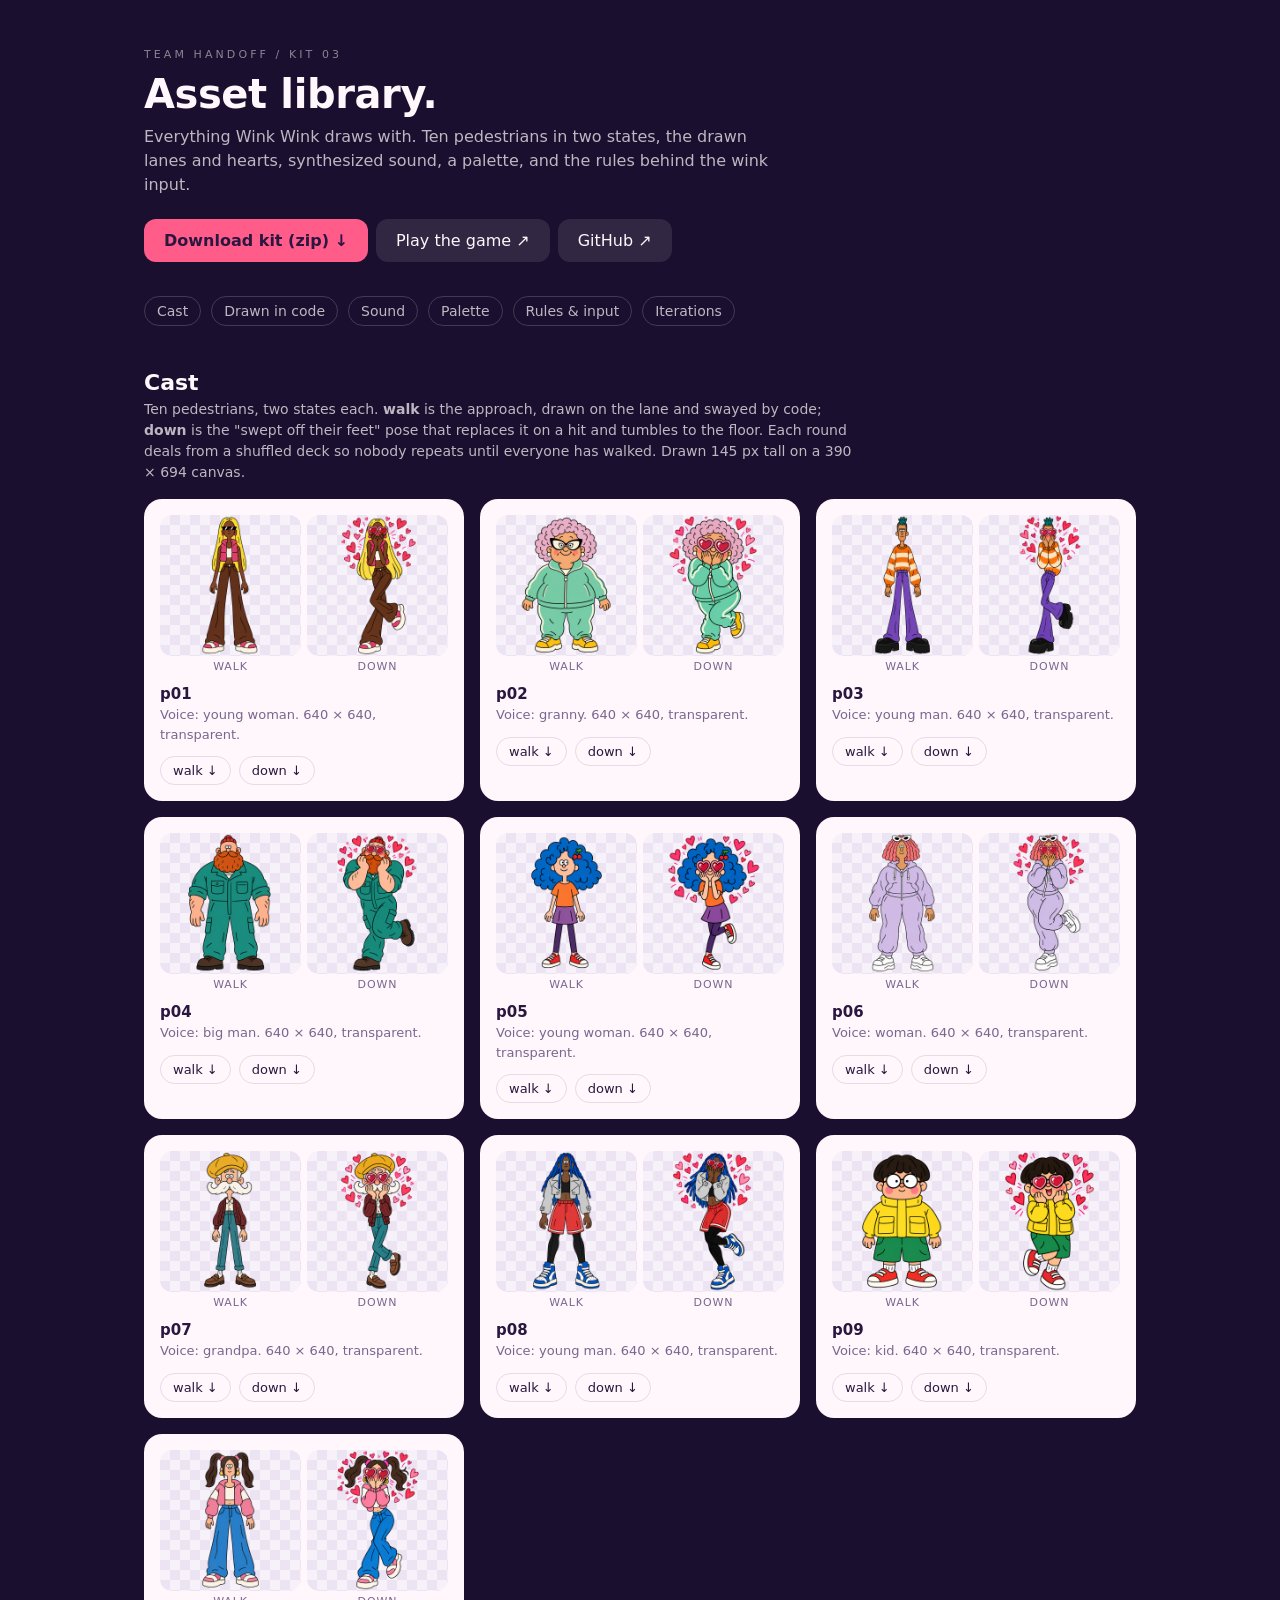
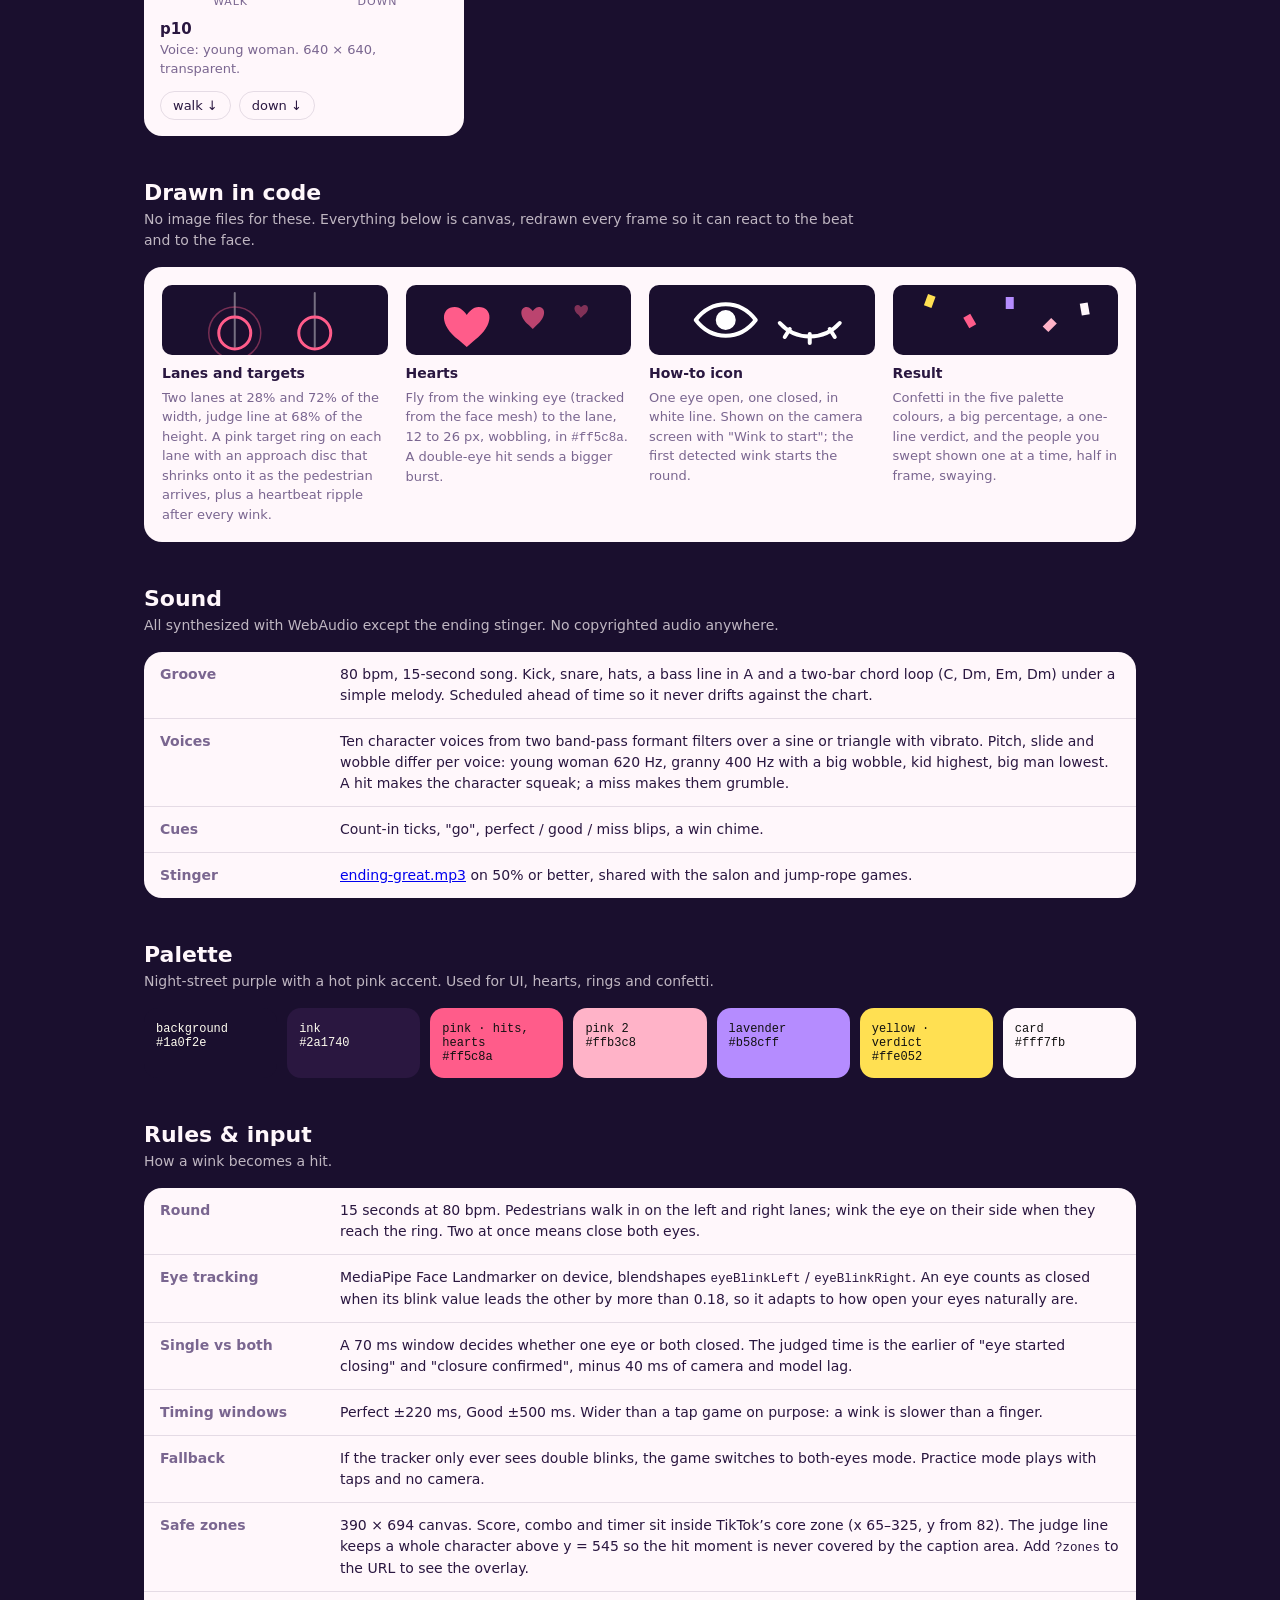
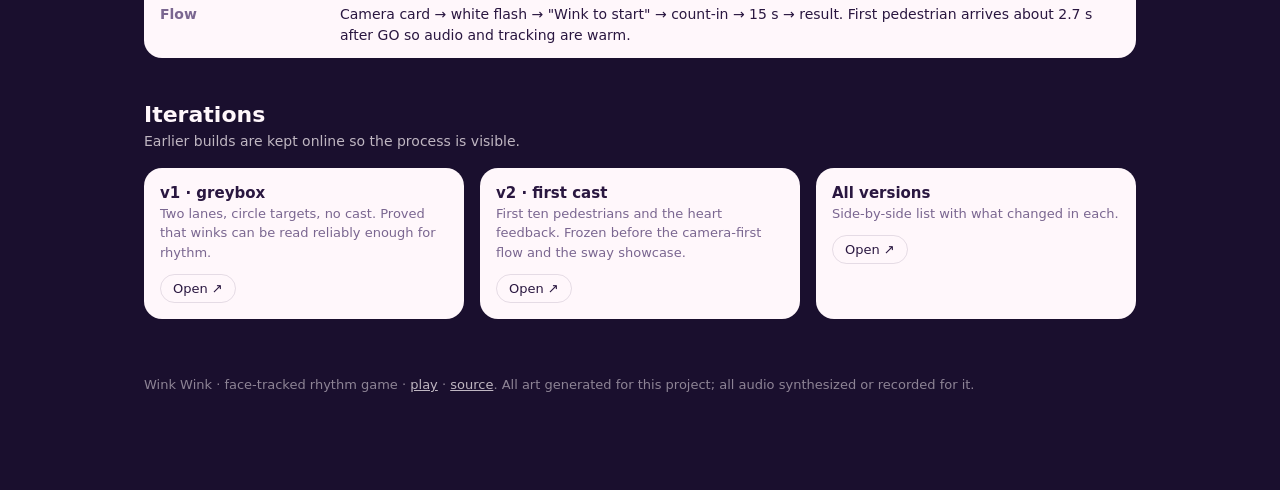
==== asset-library/index.html @ 09ff7289 "Add asset library page and kit zip Co-Authored-By: Claude Fable 5.1 <noreply@anthropic.com>" ====
<!doctype html>
<html lang="en">
<head>
<meta charset="utf-8" />
<meta name="viewport" content="width=device-width, initial-scale=1" />
<title>Wink Wink — Asset library</title>
<link rel="icon" href="data:image/svg+xml,%3Csvg xmlns='http://www.w3.org/2000/svg' viewBox='0 0 40 40'%3E%3Crect width='40' height='40' rx='12' fill='%23ff5c8a'/%3E%3Ctext x='20' y='29' text-anchor='middle' font-size='26'%3E%F0%9F%98%89%3C/text%3E%3C/svg%3E" />
<style>
  :root { --bg:#1a0f2e; --card:#fff7fb; --ink:#2a1740; --dim:#7a6690; --line:rgba(42,23,64,.12); --accent:#ff5c8a; --ghost:rgba(255,247,251,.1); --muted:rgba(255,247,251,.5); --muted2:rgba(255,247,251,.72); --navline:rgba(255,247,251,.18); --chk1:#ece4f2; --chk2:#f7f1fa; }

  * { box-sizing: border-box; }
  body { margin:0; background:var(--bg); color:var(--card); font-family: -apple-system, "Helvetica Neue", Inter, system-ui, sans-serif; }
  .wrap { max-width: 1040px; margin: 0 auto; padding: 48px 24px 96px; }
  .k { font-size: 11px; letter-spacing: .28em; text-transform: uppercase; color: var(--muted); }
  h1 { font-size: 40px; margin: 10px 0 8px; letter-spacing: -.01em; }
  .lede { color: var(--muted2); margin: 0 0 22px; max-width: 640px; line-height: 1.5; }
  .btn { display:inline-block; background:var(--accent); color:var(--ink); font-weight:700; text-decoration:none; padding: 12px 20px; border-radius: 12px; margin: 0 8px 8px 0; }
  .btn.ghost { background: var(--ghost); color: var(--card); font-weight: 500; }
  nav { display:flex; gap:10px; flex-wrap:wrap; margin: 26px 0 40px; }
  nav a { color: var(--muted2); text-decoration:none; font-size:14px; padding:6px 12px; border:1px solid var(--navline); border-radius:999px; }
  section { margin-top: 44px; }
  h2 { font-size: 22px; margin: 0 0 4px; }
  .sub { color: var(--muted2); font-size: 14px; margin: 0 0 16px; line-height: 1.5; max-width: 720px; }
  .grid { display:grid; grid-template-columns: repeat(auto-fit, minmax(240px, 1fr)); gap: 16px; }
  .grid.tight { grid-template-columns: repeat(auto-fill, minmax(150px, 1fr)); gap: 12px; }
  .card { background: var(--card); color: var(--ink); border-radius: 18px; padding: 16px; }
  .card .pv { border-radius: 12px; overflow:hidden; background: repeating-conic-gradient(var(--chk1) 0 25%, var(--chk2) 0 50%) 0 0/20px 20px; aspect-ratio: 1; display:flex; align-items:center; justify-content:center; }
  .card .pv.dark { background: repeating-conic-gradient(#2a2a3a 0 25%, #333346 0 50%) 0 0/20px 20px; }
  .card .pv img { max-width: 100%; max-height: 100%; display:block; }
  .card b { display:block; margin: 12px 0 2px; font-size: 15px; }
  .card p { margin: 0; font-size: 13px; color: var(--dim); line-height: 1.5; }
  .card .row { display:flex; gap:8px; margin-top: 12px; flex-wrap: wrap; }
  .card .row a { font-size: 13px; color: var(--ink); text-decoration:none; border:1px solid var(--line); border-radius: 999px; padding: 6px 12px; }
  .strip { display:grid; grid-template-columns: repeat(3, 1fr); gap: 6px; }
  .strip.two { grid-template-columns: repeat(2, 1fr); }
  .strip figure { margin:0; text-align:center; }
  .strip figcaption { font-size: 11px; color: var(--dim); margin-top: 4px; letter-spacing: .08em; text-transform: uppercase; }
  .swatches { display:grid; grid-template-columns: repeat(auto-fit, minmax(120px,1fr)); gap: 10px; }
  .sw { border-radius: 14px; padding: 14px 12px; color: #111; font-size: 12px; font-family: ui-monospace, Menlo, monospace; }
  .sw.dark { color: #fffdf0; }
  table { width:100%; border-collapse: collapse; background: var(--card); color: var(--ink); border-radius: 18px; overflow:hidden; font-size: 14px; }
  th, td { text-align:left; padding: 12px 16px; border-bottom: 1px solid var(--line); vertical-align: top; line-height: 1.5; }
  th { width: 180px; color: var(--dim); font-weight: 600; }
  tr:last-child td, tr:last-child th { border-bottom: 0; }
  code { font-family: ui-monospace, Menlo, monospace; font-size: 12.5px; }
  .drawn { background: var(--card); color: var(--ink); border-radius: 18px; padding: 18px; display:grid; grid-template-columns: repeat(auto-fit, minmax(220px,1fr)); gap: 18px; }
  .drawn div { font-size: 13px; color: var(--dim); line-height: 1.5; }
  .drawn b { display:block; color: var(--ink); margin-bottom: 4px; font-size: 14px; }
  .drawn svg { width: 100%; height: 70px; display:block; margin-bottom: 8px; border-radius: 10px; }
  footer { margin-top: 56px; font-size: 13px; color: var(--muted); line-height: 1.6; }
  footer a { color: var(--muted2); }
  @media (max-width: 600px) { th { width: 110px; } h1 { font-size: 32px; } }
</style>
</head>
<body>
<div class="wrap">
  <div class="k">Team handoff / Kit 03</div>
  <h1>Asset library.</h1>
  <p class="lede">Everything Wink Wink draws with. Ten pedestrians in two states, the drawn lanes and hearts, synthesized sound, a palette, and the rules behind the wink input.</p>
  <a class="btn" href="./wink-wink-assets.zip" download>Download kit (zip) ↓</a><a class="btn ghost" href="../">Play the game ↗</a><a class="btn ghost" href="https://github.com/Belendali/wink-wink">GitHub ↗</a>
  <nav><a href="#cast">Cast</a><a href="#drawn">Drawn in code</a><a href="#sound">Sound</a><a href="#palette">Palette</a><a href="#rules">Rules &amp; input</a><a href="#versions">Iterations</a></nav>

  <section id="cast">
    <h2>Cast</h2>
    <p class="sub">Ten pedestrians, two states each. <b>walk</b> is the approach, drawn on the lane and swayed by code; <b>down</b> is the "swept off their feet" pose that replaces it on a hit and tumbles to the floor. Each round deals from a shuffled deck so nobody repeats until everyone has walked. Drawn 145 px tall on a 390 × 694 canvas.</p>
    <div class="grid">
      <div class="card">
        <div class="strip two"><figure><div class="pv"><img src="../assets/people/p01-walk.png" alt="p01 walk" loading="lazy" /></div><figcaption>walk</figcaption></figure><figure><div class="pv"><img src="../assets/people/p01-down.png" alt="p01 down" loading="lazy" /></div><figcaption>down</figcaption></figure></div>
        <b>p01</b>
        <p>Voice: young woman. 640 × 640, transparent.</p>
        <div class="row"><a href="../assets/people/p01-walk.png" download>walk ↓</a><a href="../assets/people/p01-down.png" download>down ↓</a></div>
      </div>
      <div class="card">
        <div class="strip two"><figure><div class="pv"><img src="../assets/people/p02-walk.png" alt="p02 walk" loading="lazy" /></div><figcaption>walk</figcaption></figure><figure><div class="pv"><img src="../assets/people/p02-down.png" alt="p02 down" loading="lazy" /></div><figcaption>down</figcaption></figure></div>
        <b>p02</b>
        <p>Voice: granny. 640 × 640, transparent.</p>
        <div class="row"><a href="../assets/people/p02-walk.png" download>walk ↓</a><a href="../assets/people/p02-down.png" download>down ↓</a></div>
      </div>
      <div class="card">
        <div class="strip two"><figure><div class="pv"><img src="../assets/people/p03-walk.png" alt="p03 walk" loading="lazy" /></div><figcaption>walk</figcaption></figure><figure><div class="pv"><img src="../assets/people/p03-down.png" alt="p03 down" loading="lazy" /></div><figcaption>down</figcaption></figure></div>
        <b>p03</b>
        <p>Voice: young man. 640 × 640, transparent.</p>
        <div class="row"><a href="../assets/people/p03-walk.png" download>walk ↓</a><a href="../assets/people/p03-down.png" download>down ↓</a></div>
      </div>
      <div class="card">
        <div class="strip two"><figure><div class="pv"><img src="../assets/people/p04-walk.png" alt="p04 walk" loading="lazy" /></div><figcaption>walk</figcaption></figure><figure><div class="pv"><img src="../assets/people/p04-down.png" alt="p04 down" loading="lazy" /></div><figcaption>down</figcaption></figure></div>
        <b>p04</b>
        <p>Voice: big man. 640 × 640, transparent.</p>
        <div class="row"><a href="../assets/people/p04-walk.png" download>walk ↓</a><a href="../assets/people/p04-down.png" download>down ↓</a></div>
      </div>
      <div class="card">
        <div class="strip two"><figure><div class="pv"><img src="../assets/people/p05-walk.png" alt="p05 walk" loading="lazy" /></div><figcaption>walk</figcaption></figure><figure><div class="pv"><img src="../assets/people/p05-down.png" alt="p05 down" loading="lazy" /></div><figcaption>down</figcaption></figure></div>
        <b>p05</b>
        <p>Voice: young woman. 640 × 640, transparent.</p>
        <div class="row"><a href="../assets/people/p05-walk.png" download>walk ↓</a><a href="../assets/people/p05-down.png" download>down ↓</a></div>
      </div>
      <div class="card">
        <div class="strip two"><figure><div class="pv"><img src="../assets/people/p06-walk.png" alt="p06 walk" loading="lazy" /></div><figcaption>walk</figcaption></figure><figure><div class="pv"><img src="../assets/people/p06-down.png" alt="p06 down" loading="lazy" /></div><figcaption>down</figcaption></figure></div>
        <b>p06</b>
        <p>Voice: woman. 640 × 640, transparent.</p>
        <div class="row"><a href="../assets/people/p06-walk.png" download>walk ↓</a><a href="../assets/people/p06-down.png" download>down ↓</a></div>
      </div>
      <div class="card">
        <div class="strip two"><figure><div class="pv"><img src="../assets/people/p07-walk.png" alt="p07 walk" loading="lazy" /></div><figcaption>walk</figcaption></figure><figure><div class="pv"><img src="../assets/people/p07-down.png" alt="p07 down" loading="lazy" /></div><figcaption>down</figcaption></figure></div>
        <b>p07</b>
        <p>Voice: grandpa. 640 × 640, transparent.</p>
        <div class="row"><a href="../assets/people/p07-walk.png" download>walk ↓</a><a href="../assets/people/p07-down.png" download>down ↓</a></div>
      </div>
      <div class="card">
        <div class="strip two"><figure><div class="pv"><img src="../assets/people/p08-walk.png" alt="p08 walk" loading="lazy" /></div><figcaption>walk</figcaption></figure><figure><div class="pv"><img src="../assets/people/p08-down.png" alt="p08 down" loading="lazy" /></div><figcaption>down</figcaption></figure></div>
        <b>p08</b>
        <p>Voice: young man. 640 × 640, transparent.</p>
        <div class="row"><a href="../assets/people/p08-walk.png" download>walk ↓</a><a href="../assets/people/p08-down.png" download>down ↓</a></div>
      </div>
      <div class="card">
        <div class="strip two"><figure><div class="pv"><img src="../assets/people/p09-walk.png" alt="p09 walk" loading="lazy" /></div><figcaption>walk</figcaption></figure><figure><div class="pv"><img src="../assets/people/p09-down.png" alt="p09 down" loading="lazy" /></div><figcaption>down</figcaption></figure></div>
        <b>p09</b>
        <p>Voice: kid. 640 × 640, transparent.</p>
        <div class="row"><a href="../assets/people/p09-walk.png" download>walk ↓</a><a href="../assets/people/p09-down.png" download>down ↓</a></div>
      </div>
      <div class="card">
        <div class="strip two"><figure><div class="pv"><img src="../assets/people/p10-walk.png" alt="p10 walk" loading="lazy" /></div><figcaption>walk</figcaption></figure><figure><div class="pv"><img src="../assets/people/p10-down.png" alt="p10 down" loading="lazy" /></div><figcaption>down</figcaption></figure></div>
        <b>p10</b>
        <p>Voice: young woman. 640 × 640, transparent.</p>
        <div class="row"><a href="../assets/people/p10-walk.png" download>walk ↓</a><a href="../assets/people/p10-down.png" download>down ↓</a></div>
      </div>
    </div>
  </section>

  <section id="drawn">
    <h2>Drawn in code</h2>
    <p class="sub">No image files for these. Everything below is canvas, redrawn every frame so it can react to the beat and to the face.</p>
    <div class="drawn">
      <div><svg viewBox="0 0 200 70" fill="none" stroke-linecap="round" style="background:#1a0f2e"><line x1="60" y1="8" x2="60" y2="62" stroke="rgba(255,255,255,.4)" stroke-width="2"/><line x1="140" y1="8" x2="140" y2="62" stroke="rgba(255,255,255,.4)" stroke-width="2"/><circle cx="60" cy="48" r="16" stroke="#ff5c8a" stroke-width="3"/><circle cx="60" cy="48" r="26" stroke="#ff5c8a" stroke-width="1.5" opacity=".4"/><circle cx="140" cy="48" r="16" stroke="#ff5c8a" stroke-width="3"/></svg><b>Lanes and targets</b>Two lanes at 28% and 72% of the width, judge line at 68% of the height. A pink target ring on each lane with an approach disc that shrinks onto it as the pedestrian arrives, plus a heartbeat ripple after every wink.</div>
      <div><svg viewBox="0 0 200 70" fill="#ff5c8a" style="background:#1a0f2e"><path d="M40 55 C 20 40, 22 22, 36 22 C 42 22, 46 27, 48 30 C 50 27, 54 22, 60 22 C 74 22, 76 40, 56 55 L 48 62 Z"/><path d="M110 40 C 100 32, 101 22, 108 22 C 111 22, 113 25, 114 26 C 115 25, 117 22, 120 22 C 127 22, 128 32, 118 40 L 114 44 Z" opacity=".7"/><path d="M160 30 C 154 26, 155 20, 159 20 C 161 20, 162 22, 162 22 C 163 22, 164 20, 166 20 C 170 20, 171 26, 165 30 L 162 33 Z" opacity=".45"/></svg><b>Hearts</b>Fly from the winking eye (tracked from the face mesh) to the lane, 12 to 26 px, wobbling, in <code>#ff5c8a</code>. A double-eye hit sends a bigger burst.</div>
      <div><svg viewBox="0 0 200 70" fill="none" stroke="#fff" stroke-width="4" stroke-linecap="round" stroke-linejoin="round" style="background:#1a0f2e"><path d="M34 35 C 50 14, 78 14, 94 35 C 78 56, 50 56, 34 35 Z"/><circle cx="64" cy="35" r="8" fill="#fff"/><path d="M118 38 C 134 56, 162 56, 178 38"/><path d="M128 44 l-5 8 M148 49 l0 9 M168 44 l5 8"/></svg><b>How-to icon</b>One eye open, one closed, in white line. Shown on the camera screen with "Wink to start"; the first detected wink starts the round.</div>
      <div><svg viewBox="0 0 200 70" style="background:#1a0f2e"><g fill="#ffe052"><rect x="20" y="10" width="8" height="12" transform="rotate(20 24 16)"/><rect x="60" y="30" width="8" height="12" fill="#ff5c8a" transform="rotate(-30 64 36)"/><rect x="100" y="12" width="8" height="12" fill="#b58cff"/><rect x="140" y="34" width="8" height="12" fill="#ffb3c8" transform="rotate(45 144 40)"/><rect x="175" y="18" width="8" height="12" fill="#fff7fb" transform="rotate(-10 179 24)"/></g></svg><b>Result</b>Confetti in the five palette colours, a big percentage, a one-line verdict, and the people you swept shown one at a time, half in frame, swaying.</div>
    </div>
  </section>

  <section id="sound">
    <h2>Sound</h2>
    <p class="sub">All synthesized with WebAudio except the ending stinger. No copyrighted audio anywhere.</p>
    <table>
      <tr><th>Groove</th><td>80 bpm, 15-second song. Kick, snare, hats, a bass line in A and a two-bar chord loop (C, Dm, Em, Dm) under a simple melody. Scheduled ahead of time so it never drifts against the chart.</td></tr>
      <tr><th>Voices</th><td>Ten character voices from two band-pass formant filters over a sine or triangle with vibrato. Pitch, slide and wobble differ per voice: young woman 620 Hz, granny 400 Hz with a big wobble, kid highest, big man lowest. A hit makes the character squeak; a miss makes them grumble.</td></tr>
      <tr><th>Cues</th><td>Count-in ticks, "go", perfect / good / miss blips, a win chime.</td></tr>
      <tr><th>Stinger</th><td><a href="../assets/audio/ending-great.mp3" download>ending-great.mp3</a> on 50% or better, shared with the salon and jump-rope games.</td></tr>
    </table>
  </section>

  <section id="palette">
    <h2>Palette</h2>
    <p class="sub">Night-street purple with a hot pink accent. Used for UI, hearts, rings and confetti.</p>
    <div class="swatches"><div class="sw dark" style="background:#1a0f2e">background<br>#1a0f2e</div><div class="sw dark" style="background:#2a1740">ink<br>#2a1740</div><div class="sw" style="background:#ff5c8a">pink · hits, hearts<br>#ff5c8a</div><div class="sw" style="background:#ffb3c8">pink 2<br>#ffb3c8</div><div class="sw" style="background:#b58cff">lavender<br>#b58cff</div><div class="sw" style="background:#ffe052">yellow · verdict<br>#ffe052</div><div class="sw" style="background:#fff7fb">card<br>#fff7fb</div></div>
  </section>

  <section id="rules">
    <h2>Rules &amp; input</h2>
    <p class="sub">How a wink becomes a hit.</p>
    <table>
      <tr><th>Round</th><td>15 seconds at 80 bpm. Pedestrians walk in on the left and right lanes; wink the eye on their side when they reach the ring. Two at once means close both eyes.</td></tr>
      <tr><th>Eye tracking</th><td>MediaPipe Face Landmarker on device, blendshapes <code>eyeBlinkLeft</code> / <code>eyeBlinkRight</code>. An eye counts as closed when its blink value leads the other by more than 0.18, so it adapts to how open your eyes naturally are.</td></tr>
      <tr><th>Single vs both</th><td>A 70 ms window decides whether one eye or both closed. The judged time is the earlier of "eye started closing" and "closure confirmed", minus 40 ms of camera and model lag.</td></tr>
      <tr><th>Timing windows</th><td>Perfect ±220 ms, Good ±500 ms. Wider than a tap game on purpose: a wink is slower than a finger.</td></tr>
      <tr><th>Fallback</th><td>If the tracker only ever sees double blinks, the game switches to both-eyes mode. Practice mode plays with taps and no camera.</td></tr>
      <tr><th>Safe zones</th><td>390 × 694 canvas. Score, combo and timer sit inside TikTok’s core zone (x 65–325, y from 82). The judge line keeps a whole character above y = 545 so the hit moment is never covered by the caption area. Add <code>?zones</code> to the URL to see the overlay.</td></tr>
      <tr><th>Flow</th><td>Camera card → white flash → "Wink to start" → count-in → 15 s → result. First pedestrian arrives about 2.7 s after GO so audio and tracking are warm.</td></tr>
    </table>
  </section>

  <section id="versions">
    <h2>Iterations</h2>
    <p class="sub">Earlier builds are kept online so the process is visible.</p>
    <div class="grid">
      <div class="card"><b style="margin-top:0">v1 · greybox</b><p>Two lanes, circle targets, no cast. Proved that winks can be read reliably enough for rhythm.</p><div class="row"><a href="../v1-greybox/">Open ↗</a></div></div>
      <div class="card"><b style="margin-top:0">v2 · first cast</b><p>First ten pedestrians and the heart feedback. Frozen before the camera-first flow and the sway showcase.</p><div class="row"><a href="../v2-first-cast/">Open ↗</a></div></div>
      <div class="card"><b style="margin-top:0">All versions</b><p>Side-by-side list with what changed in each.</p><div class="row"><a href="../versions/">Open ↗</a></div></div>
    </div>
  </section>

  <footer>Wink Wink · face-tracked rhythm game · <a href="../">play</a> · <a href="https://github.com/Belendali/wink-wink">source</a>. All art generated for this project; all audio synthesized or recorded for it.</footer>
</div>
</body>
</html>
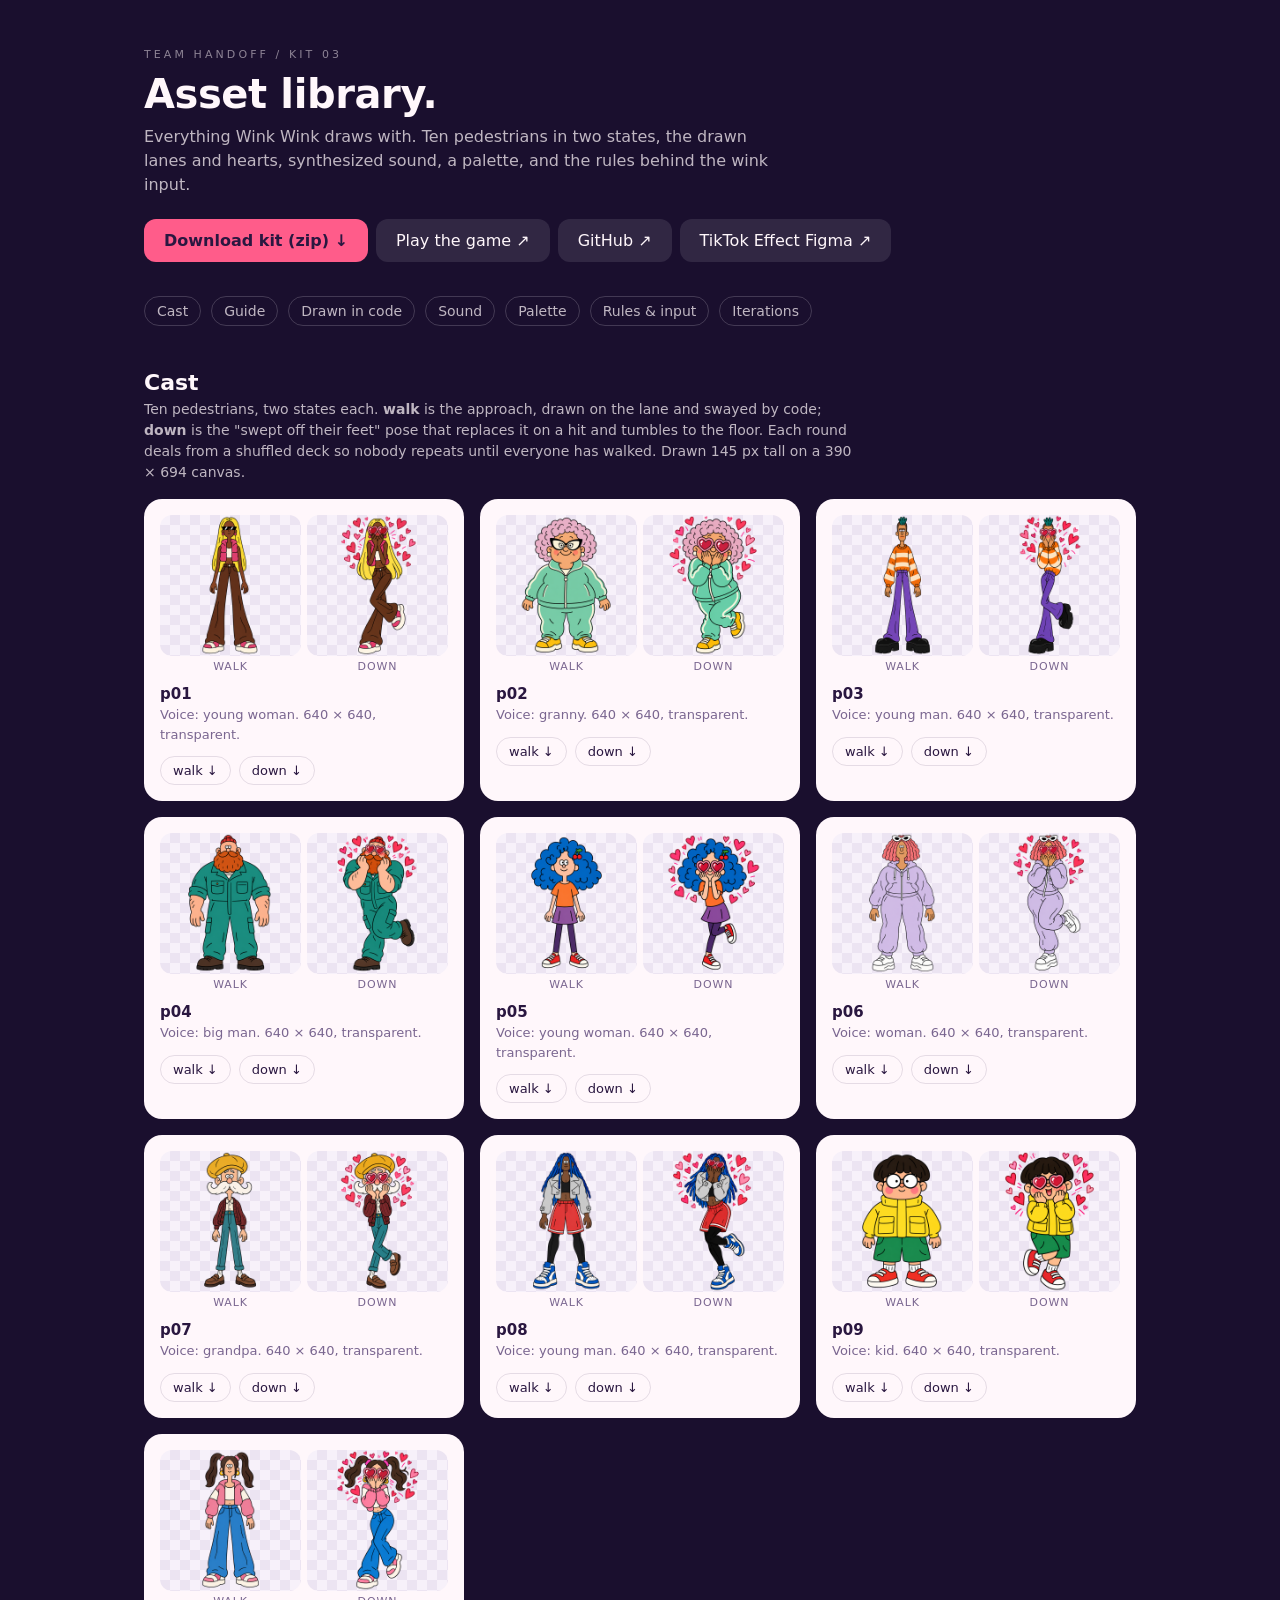
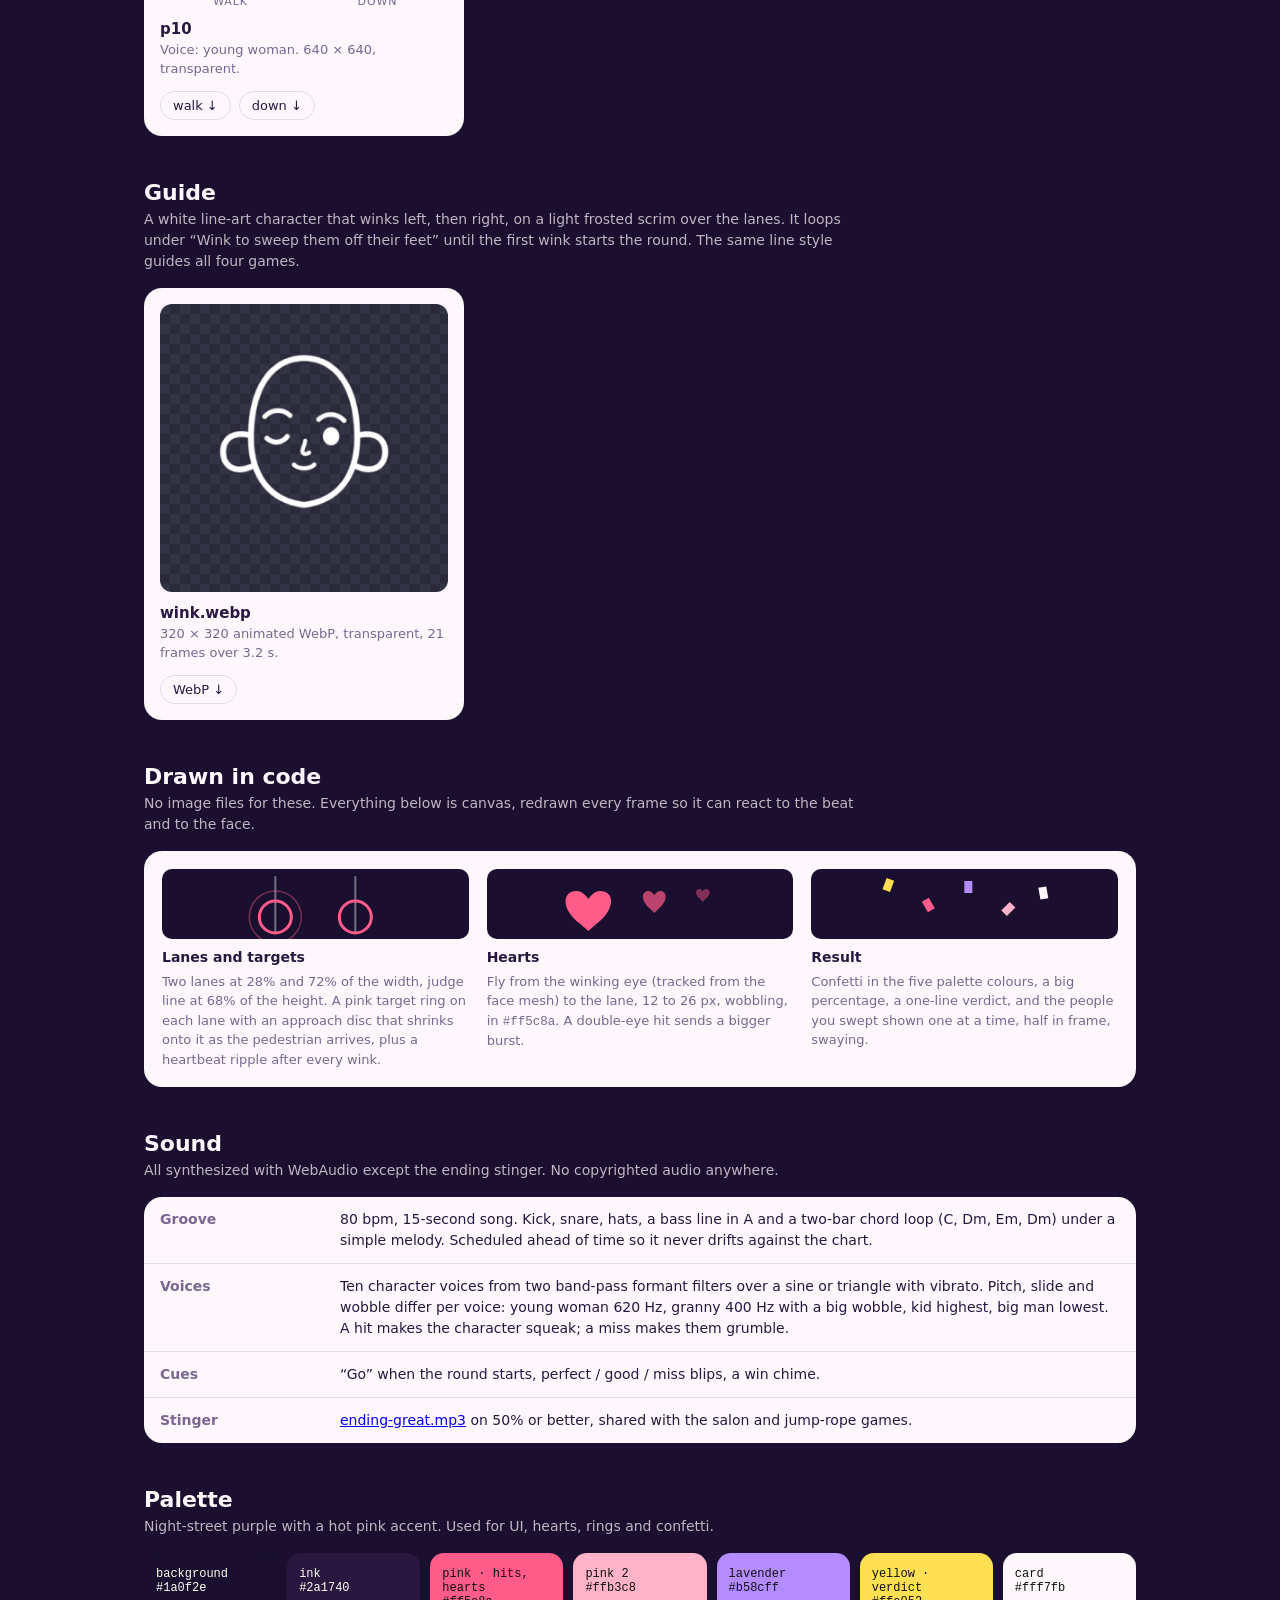
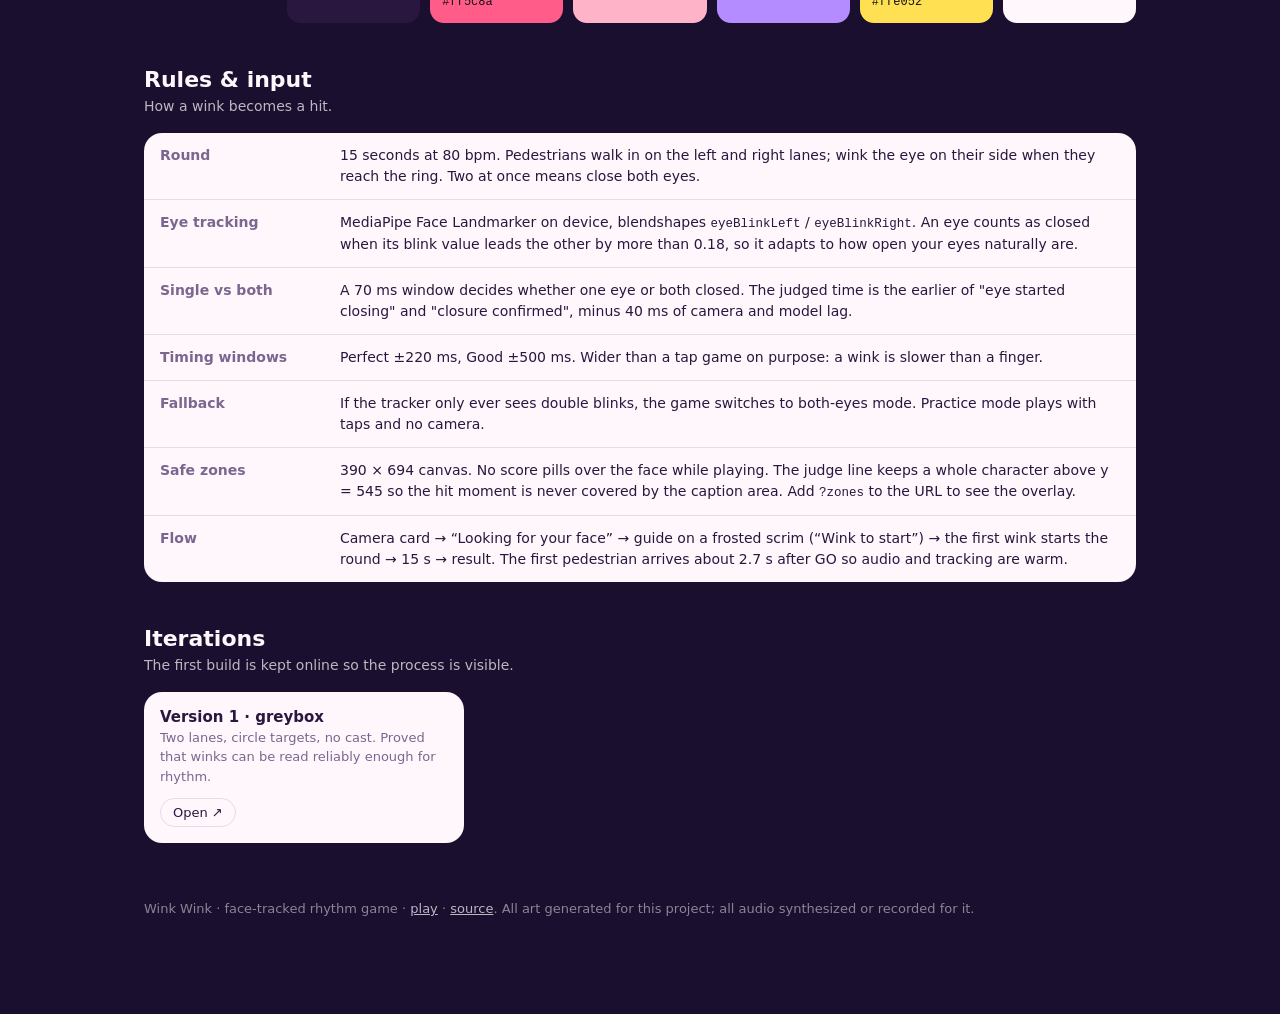
==== commit 2a7a006e: "Asset library: line-art wink guide, Figma link, Version 1 only, flow and HUD aligned with the curren" ====
--- a/asset-library/index.html
+++ b/asset-library/index.html
@@ -57,8 +57,8 @@
   <div class="k">Team handoff / Kit 03</div>
   <h1>Asset library.</h1>
   <p class="lede">Everything Wink Wink draws with. Ten pedestrians in two states, the drawn lanes and hearts, synthesized sound, a palette, and the rules behind the wink input.</p>
-  <a class="btn" href="./wink-wink-assets.zip" download>Download kit (zip) ↓</a><a class="btn ghost" href="../">Play the game ↗</a><a class="btn ghost" href="https://github.com/Belendali/wink-wink">GitHub ↗</a>
-  <nav><a href="#cast">Cast</a><a href="#drawn">Drawn in code</a><a href="#sound">Sound</a><a href="#palette">Palette</a><a href="#rules">Rules &amp; input</a><a href="#versions">Iterations</a></nav>
+  <a class="btn" href="./wink-wink-assets.zip" download>Download kit (zip) ↓</a><a class="btn ghost" href="../">Play the game ↗</a><a class="btn ghost" href="https://github.com/Belendali/wink-wink">GitHub ↗</a><a class="btn ghost" href="https://www.figma.com/design/QUBLPsojgC8Vom9a3KD2R9/TikTok-Effect-%E8%AE%BE%E8%AE%A1%E8%A7%84%E8%8C%83?node-id=295626-2910&amp;t=obTdrpBNiDewiyfc-4" target="_blank">TikTok Effect Figma ↗</a>
+  <nav><a href="#cast">Cast</a><a href="#guide">Guide</a><a href="#drawn">Drawn in code</a><a href="#sound">Sound</a><a href="#palette">Palette</a><a href="#rules">Rules &amp; input</a><a href="#versions">Iterations</a></nav>
 
   <section id="cast">
     <h2>Cast</h2>
@@ -127,13 +127,25 @@
     </div>
   </section>
 
+  <section id="guide">
+    <h2>Guide</h2>
+    <p class="sub">A white line-art character that winks left, then right, on a light frosted scrim over the lanes. It loops under “Wink to sweep them off their feet” until the first wink starts the round. The same line style guides all four games.</p>
+    <div class="grid" style="grid-template-columns:repeat(auto-fill,minmax(240px,1fr))">
+      <div class="card">
+        <div class="pv dark"><img src="../assets/guide/wink.webp" alt="wink.webp" loading="lazy" /></div>
+        <b>wink.webp</b>
+        <p>320 × 320 animated WebP, transparent, 21 frames over 3.2 s.</p>
+        <div class="row"><a href="../assets/guide/wink.webp" download>WebP ↓</a></div>
+      </div>
+    </div>
+  </section>
+
   <section id="drawn">
     <h2>Drawn in code</h2>
     <p class="sub">No image files for these. Everything below is canvas, redrawn every frame so it can react to the beat and to the face.</p>
     <div class="drawn">
       <div><svg viewBox="0 0 200 70" fill="none" stroke-linecap="round" style="background:#1a0f2e"><line x1="60" y1="8" x2="60" y2="62" stroke="rgba(255,255,255,.4)" stroke-width="2"/><line x1="140" y1="8" x2="140" y2="62" stroke="rgba(255,255,255,.4)" stroke-width="2"/><circle cx="60" cy="48" r="16" stroke="#ff5c8a" stroke-width="3"/><circle cx="60" cy="48" r="26" stroke="#ff5c8a" stroke-width="1.5" opacity=".4"/><circle cx="140" cy="48" r="16" stroke="#ff5c8a" stroke-width="3"/></svg><b>Lanes and targets</b>Two lanes at 28% and 72% of the width, judge line at 68% of the height. A pink target ring on each lane with an approach disc that shrinks onto it as the pedestrian arrives, plus a heartbeat ripple after every wink.</div>
       <div><svg viewBox="0 0 200 70" fill="#ff5c8a" style="background:#1a0f2e"><path d="M40 55 C 20 40, 22 22, 36 22 C 42 22, 46 27, 48 30 C 50 27, 54 22, 60 22 C 74 22, 76 40, 56 55 L 48 62 Z"/><path d="M110 40 C 100 32, 101 22, 108 22 C 111 22, 113 25, 114 26 C 115 25, 117 22, 120 22 C 127 22, 128 32, 118 40 L 114 44 Z" opacity=".7"/><path d="M160 30 C 154 26, 155 20, 159 20 C 161 20, 162 22, 162 22 C 163 22, 164 20, 166 20 C 170 20, 171 26, 165 30 L 162 33 Z" opacity=".45"/></svg><b>Hearts</b>Fly from the winking eye (tracked from the face mesh) to the lane, 12 to 26 px, wobbling, in <code>#ff5c8a</code>. A double-eye hit sends a bigger burst.</div>
-      <div><svg viewBox="0 0 200 70" fill="none" stroke="#fff" stroke-width="4" stroke-linecap="round" stroke-linejoin="round" style="background:#1a0f2e"><path d="M34 35 C 50 14, 78 14, 94 35 C 78 56, 50 56, 34 35 Z"/><circle cx="64" cy="35" r="8" fill="#fff"/><path d="M118 38 C 134 56, 162 56, 178 38"/><path d="M128 44 l-5 8 M148 49 l0 9 M168 44 l5 8"/></svg><b>How-to icon</b>One eye open, one closed, in white line. Shown on the camera screen with "Wink to start"; the first detected wink starts the round.</div>
       <div><svg viewBox="0 0 200 70" style="background:#1a0f2e"><g fill="#ffe052"><rect x="20" y="10" width="8" height="12" transform="rotate(20 24 16)"/><rect x="60" y="30" width="8" height="12" fill="#ff5c8a" transform="rotate(-30 64 36)"/><rect x="100" y="12" width="8" height="12" fill="#b58cff"/><rect x="140" y="34" width="8" height="12" fill="#ffb3c8" transform="rotate(45 144 40)"/><rect x="175" y="18" width="8" height="12" fill="#fff7fb" transform="rotate(-10 179 24)"/></g></svg><b>Result</b>Confetti in the five palette colours, a big percentage, a one-line verdict, and the people you swept shown one at a time, half in frame, swaying.</div>
     </div>
   </section>
@@ -144,7 +156,7 @@
     <table>
       <tr><th>Groove</th><td>80 bpm, 15-second song. Kick, snare, hats, a bass line in A and a two-bar chord loop (C, Dm, Em, Dm) under a simple melody. Scheduled ahead of time so it never drifts against the chart.</td></tr>
       <tr><th>Voices</th><td>Ten character voices from two band-pass formant filters over a sine or triangle with vibrato. Pitch, slide and wobble differ per voice: young woman 620 Hz, granny 400 Hz with a big wobble, kid highest, big man lowest. A hit makes the character squeak; a miss makes them grumble.</td></tr>
-      <tr><th>Cues</th><td>Count-in ticks, "go", perfect / good / miss blips, a win chime.</td></tr>
+      <tr><th>Cues</th><td>“Go” when the round starts, perfect / good / miss blips, a win chime.</td></tr>
       <tr><th>Stinger</th><td><a href="../assets/audio/ending-great.mp3" download>ending-great.mp3</a> on 50% or better, shared with the salon and jump-rope games.</td></tr>
     </table>
   </section>
@@ -164,18 +176,16 @@
       <tr><th>Single vs both</th><td>A 70 ms window decides whether one eye or both closed. The judged time is the earlier of "eye started closing" and "closure confirmed", minus 40 ms of camera and model lag.</td></tr>
       <tr><th>Timing windows</th><td>Perfect ±220 ms, Good ±500 ms. Wider than a tap game on purpose: a wink is slower than a finger.</td></tr>
       <tr><th>Fallback</th><td>If the tracker only ever sees double blinks, the game switches to both-eyes mode. Practice mode plays with taps and no camera.</td></tr>
-      <tr><th>Safe zones</th><td>390 × 694 canvas. Score, combo and timer sit inside TikTok’s core zone (x 65–325, y from 82). The judge line keeps a whole character above y = 545 so the hit moment is never covered by the caption area. Add <code>?zones</code> to the URL to see the overlay.</td></tr>
-      <tr><th>Flow</th><td>Camera card → white flash → "Wink to start" → count-in → 15 s → result. First pedestrian arrives about 2.7 s after GO so audio and tracking are warm.</td></tr>
+      <tr><th>Safe zones</th><td>390 × 694 canvas. No score pills over the face while playing. The judge line keeps a whole character above y = 545 so the hit moment is never covered by the caption area. Add <code>?zones</code> to the URL to see the overlay.</td></tr>
+      <tr><th>Flow</th><td>Camera card → “Looking for your face” → guide on a frosted scrim (“Wink to start”) → the first wink starts the round → 15 s → result. The first pedestrian arrives about 2.7 s after GO so audio and tracking are warm.</td></tr>
     </table>
   </section>
 
   <section id="versions">
     <h2>Iterations</h2>
-    <p class="sub">Earlier builds are kept online so the process is visible.</p>
-    <div class="grid">
-      <div class="card"><b style="margin-top:0">v1 · greybox</b><p>Two lanes, circle targets, no cast. Proved that winks can be read reliably enough for rhythm.</p><div class="row"><a href="../v1-greybox/">Open ↗</a></div></div>
-      <div class="card"><b style="margin-top:0">v2 · first cast</b><p>First ten pedestrians and the heart feedback. Frozen before the camera-first flow and the sway showcase.</p><div class="row"><a href="../v2-first-cast/">Open ↗</a></div></div>
-      <div class="card"><b style="margin-top:0">All versions</b><p>Side-by-side list with what changed in each.</p><div class="row"><a href="../versions/">Open ↗</a></div></div>
+    <p class="sub">The first build is kept online so the process is visible.</p>
+    <div class="grid" style="grid-template-columns:repeat(auto-fill,minmax(240px,1fr))">
+      <div class="card"><b style="margin-top:0">Version 1 · greybox</b><p>Two lanes, circle targets, no cast. Proved that winks can be read reliably enough for rhythm.</p><div class="row"><a href="../v1-greybox/">Open ↗</a></div></div>
     </div>
   </section>
 
